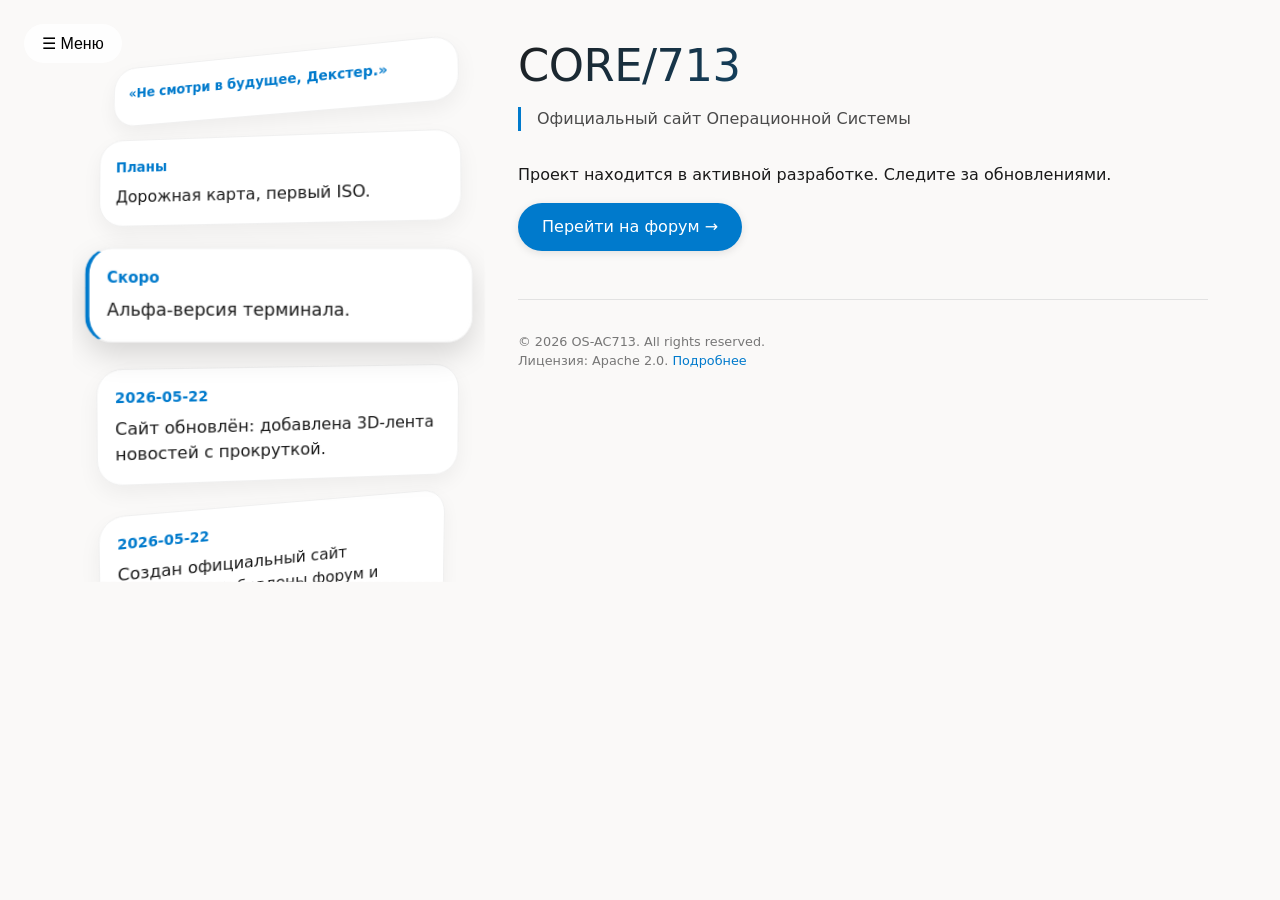
==== index.html @ c0550630 "Update index.html" ====
<!DOCTYPE html>
<html lang="ru">
<head>
    <meta charset="UTF-8">
    <title>CORE/713</title>
    <style>
        * {
            margin: 0;
            padding: 0;
            box-sizing: border-box;
        }

        body {
            background: #faf9f8;
            font-family: 'Inter', 'Segoe UI', system-ui, sans-serif;
            color: #1a1a1a;
            line-height: 1.5;
            overflow-x: hidden;
        }

        .container {
            display: flex;
            max-width: 1200px;
            margin: 2rem auto;
            gap: 2rem;
            padding: 0 2rem;
        }

        /* 3D-КОНТЕЙНЕР ДУГИ */
        .arc-3d {
            flex: 1.2;
            perspective: 800px;
            height: 550px;
            overflow-y: auto;
            overflow-x: visible;
            scrollbar-width: thin;
            border-radius: 20px;
        }

        .arc-3d::-webkit-scrollbar {
            width: 5px;
        }
        .arc-3d::-webkit-scrollbar-track {
            background: #e0e0e0;
            border-radius: 10px;
        }
        .arc-3d::-webkit-scrollbar-thumb {
            background: #007acc;
            border-radius: 10px;
        }

        /* ДУГА: КАРТОЧКИ ВРАЩАЮТСЯ ВОКРУГ ОСИ X И Y */
        .arc-items {
            position: relative;
            width: 100%;
            transform-style: preserve-3d;
            transition: transform 0.05s linear;
            will-change: transform;
        }

        .news-card {
            position: relative;
            width: 85%;
            margin: 1.5rem auto;
            background: white;
            border-radius: 24px;
            padding: 1rem;
            box-shadow: 0 8px 20px rgba(0,0,0,0.05);
            transition: all 0.2s ease;
            border: 1px solid #f0f0f0;
            scroll-snap-align: start;
            transform-origin: center;
            backdrop-filter: blur(2px);
        }

        /* РАЗНАЯ СТЕПЕНЬ ПОВОРОТА ДЛЯ ИЛЛЮЗИИ 3D-ДУГИ */
        .news-card[data-arc="0"] { transform: rotateX(4deg) rotateY(-15deg) translateZ(10px); }
        .news-card[data-arc="1"] { transform: rotateX(2deg) rotateY(-8deg) translateZ(30px); }
        .news-card[data-arc="2"] { transform: rotateX(0deg) rotateY(0deg) translateZ(50px); }
        .news-card[data-arc="3"] { transform: rotateX(-2deg) rotateY(8deg) translateZ(30px); }
        .news-card[data-arc="4"] { transform: rotateX(-4deg) rotateY(15deg) translateZ(10px); }
        .news-card[data-arc="5"] { transform: rotateX(-6deg) rotateY(22deg) translateZ(-10px); }
        .news-card[data-arc="6"] { transform: rotateX(-8deg) rotateY(28deg) translateZ(-30px); }

        /* АКТИВНАЯ КАРТОЧКА (В ЦЕНТРЕ) */
        .news-card.active {
            border-left: 4px solid #007acc;
            transform: scale(1.02) rotateX(0deg) rotateY(0deg) translateZ(60px);
            box-shadow: 0 12px 28px rgba(0,0,0,0.15);
            background: #ffffff;
            z-index: 10;
        }

        .news-date {
            font-weight: bold;
            color: #007acc;
            display: block;
            margin-bottom: 0.5rem;
            font-size: 0.85rem;
        }

        /* ПРАВАЯ КОЛОНКА */
        .main-content {
            flex: 2;
        }

        h1 {
            font-size: 2.8rem;
            font-weight: 500;
            letter-spacing: -0.5px;
            background: linear-gradient(135deg, #1e1e1e, #007acc);
            background-clip: text;
            -webkit-background-clip: text;
            color: transparent;
            margin-bottom: 0.5rem;
        }

        .status {
            font-size: 1rem;
            color: #4a4a4a;
            margin-bottom: 2rem;
            border-left: 3px solid #007acc;
            padding-left: 1rem;
        }

        .forum-button {
            display: inline-block;
            background: #007acc;
            color: white;
            padding: 12px 24px;
            border-radius: 40px;
            text-decoration: none;
            font-weight: 500;
            transition: 0.2s;
            box-shadow: 0 2px 8px rgba(0,0,0,0.1);
            margin: 1rem 0;
        }

        .forum-button:hover {
            transform: translateY(3px);
            box-shadow: 0 4px 12px rgba(0,0,0,0.05);
        }

        hr {
            margin: 2rem 0 1.5rem;
            border: none;
            border-top: 1px solid #e2e2e2;
        }

        footer {
            font-size: 0.8rem;
            color: #777;
            margin-top: 2rem;
        }

        a {
            color: #007acc;
            text-decoration: none;
        }

        a:hover {
            text-decoration: underline;
        }

        /* БОКОВОЕ МЕНЮ */
        .sidebar {
            position: fixed;
            top: 0;
            left: -300px;
            width: 280px;
            height: 100%;
            background: rgba(255, 255, 255, 0.96);
            backdrop-filter: blur(8px);
            border-right: 1px solid rgba(0,0,0,0.05);
            transition: left 0.4s cubic-bezier(0.2, 0.9, 0.4, 1.1);
            z-index: 1000;
            padding: 2rem 1.5rem;
        }

        .sidebar.open {
            left: 0;
        }

        .sidebar h3 {
            font-size: 1.2rem;
            font-weight: 500;
            margin-bottom: 2rem;
            color: #007acc;
        }

        .sidebar nav {
            display: flex;
            flex-direction: column;
            gap: 1.2rem;
        }

        .sidebar a {
            color: #1e1e1e;
            text-decoration: none;
            font-size: 1rem;
            transition: color 0.2s, transform 0.2s;
            display: inline-block;
        }

        .sidebar a:hover {
            color: #007acc;
            transform: translateX(4px);
        }

        .menu-btn {
            position: fixed;
            top: 24px;
            left: 24px;
            background: rgba(255, 255, 255, 0.8);
            backdrop-filter: blur(4px);
            border: none;
            border-radius: 40px;
            padding: 10px 18px;
            font-size: 1rem;
            font-weight: 500;
            cursor: pointer;
            z-index: 1001;
            transition: background 0.2s, box-shadow 0.2s;
        }

        .menu-btn:hover {
            background: #ffffff;
            box-shadow: 0 4px 12px rgba(0,0,0,0.05);
        }

        @media (max-width: 750px) {
            .container {
                flex-direction: column;
            }
        }
    </style>
</head>
<body>

<button class="menu-btn" id="menuBtn">☰ Меню</button>

<div class="sidebar" id="sidebar">
    <h3>Навигация</h3>
    <nav>
        <a href="https://github.com/OS-AC713/os-core-713" target="_blank">Проект</a>
        <a href="https://github.com/OS-AC713/os-core-713/blob/main/Documintation%20Of%20Sy713.txt" target="_blank">Документация</a>
        <a href="https://github.com/OS-AC713/os-core-713/discussions" target="_blank">Форум</a>
        <a href="https://github.com/OS-AC713/os-core-713/discussions/new?category=bug" target="_blank">Пожаловаться на баг</a>
    </nav>
</div>

<div class="container">
    <!-- ЛЕВАЯ КОЛОНКА: 3D-ДУГА НОВОСТЕЙ -->
    <div class="arc-3d" id="arcContainer">
        <div class="arc-items" id="arcItems">
            <div class="news-card" data-arc="0">
                <span class="news-date"> «Не смотри в будущее, Декстер.»</span>
            </div>
            <div class="news-card" data-arc="1">
                <span class="news-date">Планы</span>
                Дорожная карта, первый ISO.
            </div>
            <div class="news-card" data-arc="2">
                <span class="news-date">Скоро</span>
                Альфа-версия терминала.
            </div>
            <div class="news-card" data-arc="3">
                <span class="news-date">2026-05-22</span>
                Сайт обновлён: добавлена 3D-лента новостей с прокруткой.
            </div>
            <div class="news-card" data-arc="4">
                <span class="news-date">2026-05-22</span>
                Создан официальный сайт CORE/713. Добавлены форум и документация.
            </div>
            <div class="news-card" data-arc="5">
                <span class="news-date">2026-05-22</span>
                Проект CORE/713 официально запущен. Лицензия Apache 2.0.
            </div>
            <div class="news-card" data-arc="6">
                <span class="news-date">Архив</span>
                Основан репозиторий. Начало разработки.
            </div>
        </div>
    </div>

    <div class="main-content">
        <h1>CORE/713</h1>
        <div class="status">Официальный сайт Операционной Системы</div>
        <p>Проект находится в активной разработке. Следите за обновлениями.</p>

        <a href="https://github.com/OS-AC713/os-core-713/discussions" class="forum-button" target="_blank">Перейти на форум →</a>

        <hr>

        <footer>
            © 2026 OS-AC713. All rights reserved.<br>
            Лицензия: Apache 2.0. <a href="https://github.com/OS-AC713/os-core-713/blob/main/LICENSE">Подробнее</a>
        </footer>
    </div>
</div>

<script>
    // АКТИВНАЯ КАРТОЧКА В ЦЕНТРЕ (ПРИ ПРОКРУТКЕ)
    const arcContainer = document.getElementById('arcContainer');
    const cards = document.querySelectorAll('.news-card');

    function updateActiveCard() {
        if (!arcContainer) return;
        const containerRect = arcContainer.getBoundingClientRect();
        const containerCenter = containerRect.top + containerRect.height / 2;
        let closest = null;
        let minDist = Infinity;
        cards.forEach(card => {
            const rect = card.getBoundingClientRect();
            const cardCenter = rect.top + rect.height / 2;
            const dist = Math.abs(containerCenter - cardCenter);
            if (dist < minDist) {
                minDist = dist;
                closest = card;
            }
        });
        cards.forEach(c => c.classList.remove('active'));
        if (closest) closest.classList.add('active');
    }

    if (arcContainer) {
        arcContainer.addEventListener('scroll', updateActiveCard);
        window.addEventListener('resize', updateActiveCard);
        updateActiveCard();
    }
</script>

<script>
    // МЕНЮ
    const menuBtn = document.getElementById('menuBtn');
    const sidebar = document.getElementById('sidebar');
    if (menuBtn && sidebar) {
        menuBtn.addEventListener('click', () => {
            sidebar.classList.toggle('open');
        });
        document.addEventListener('click', (e) => {
            if (!sidebar.contains(e.target) && !menuBtn.contains(e.target) && sidebar.classList.contains('open')) {
                sidebar.classList.remove('open');
            }
        });
    }
</script>

</body>
</html>
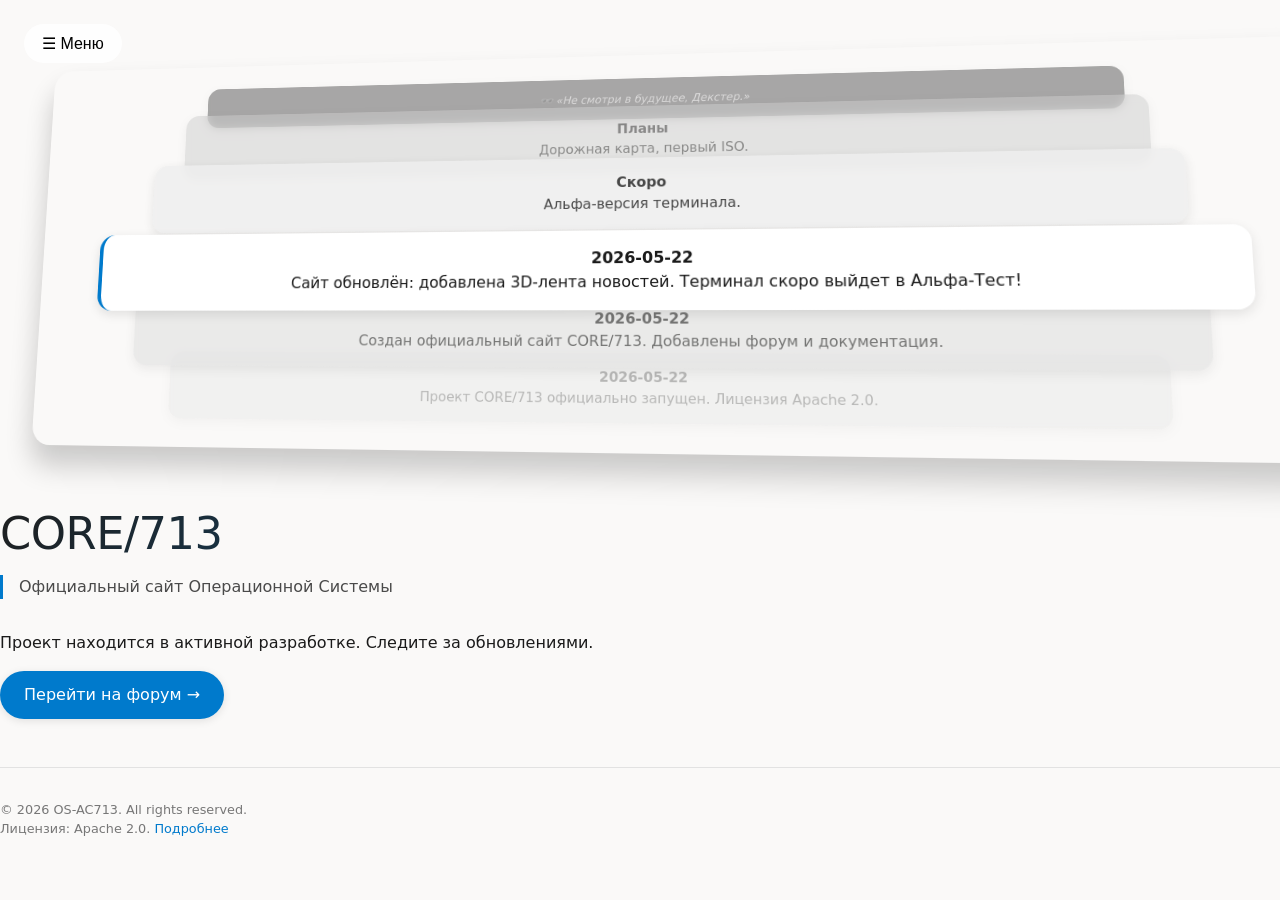
==== commit 94026bb1: "Update index.html" ====
--- a/index.html
+++ b/index.html
@@ -2,7 +2,7 @@
 <html lang="ru">
 <head>
     <meta charset="UTF-8">
-    <title>CORE/713</title>
+    <title>CORE/713 — официальный сайт</title>
     <style>
         * {
             margin: 0;
@@ -16,8 +16,44 @@
             color: #1a1a1a;
             line-height: 1.5;
             overflow-x: hidden;
-        }
-
+            <div class="news-container">
+    <h2>📣 Новости и Планы</h2>
+    
+    <!-- Этот блок будет крутиться независимо от остального сайта -->
+    <div class="news-scroll-box">
+        
+        <div class="news-item">
+            <div class="news-date">2026-05-22</div>
+            <p class="news-text">Сайт обновлён: добавлена 3D-лента новостей.</p>
+        </div>
+
+        <div class="news-item">
+            <div class="news-date">2026-05-22</div>
+            <p class="news-text">Создан официальный сайт CORE/713. Добавлены форум и документация.</p>
+        </div>
+
+        <div class="news-item">
+            <div class="news-date">2026-05-22</div>
+            <p class="news-text">Проект CORE/713 официально запущен. Лицензия Apache 2.0.</p>
+        </div>
+
+        <div class="news-item">
+            <div class="news-date">Скоро</div>
+            <p class="news-text">Альфа-версия терминала.</p>
+        </div>
+
+        <div class="news-item">
+            <div class="news-date">Планы</div>
+            <p class="news-text">Дорожная карта, первый ISO.</p>
+        </div>
+
+    </div>
+</div>
+
+        }
+       }
+
+        /* ДВЕ КОЛОНКИ */
         .container {
             display: flex;
             max-width: 1200px;
@@ -26,84 +62,56 @@
             padding: 0 2rem;
         }
 
-        /* 3D-КОНТЕЙНЕР ДУГИ */
-        .arc-3d {
+        /* ЛЕВАЯ КОЛОНКА — ИЗОГНУТАЯ ЛЕНТА 3D */
+        .news-ribbon {
             flex: 1.2;
             perspective: 800px;
-            height: 550px;
-            overflow-y: auto;
-            overflow-x: visible;
-            scrollbar-width: thin;
+            height: 500px;
+            display: flex;
+            justify-content: center;
+            align-items: center;
+        }
+        .ribbon {
+            width: 100%;
+            height: 400px;
+            position: relative;
+            transform-style: preserve-3d;
+            transform: rotateX(5deg) rotateY(-5deg);
             border-radius: 20px;
-        }
-
-        .arc-3d::-webkit-scrollbar {
-            width: 5px;
-        }
-        .arc-3d::-webkit-scrollbar-track {
-            background: #e0e0e0;
-            border-radius: 10px;
-        }
-        .arc-3d::-webkit-scrollbar-thumb {
-            background: #007acc;
-            border-radius: 10px;
-        }
-
-        /* ДУГА: КАРТОЧКИ ВРАЩАЮТСЯ ВОКРУГ ОСИ X И Y */
-        .arc-items {
-            position: relative;
-            width: 100%;
-            transform-style: preserve-3d;
-            transition: transform 0.05s linear;
-            will-change: transform;
-        }
-
-        .news-card {
-            position: relative;
-            width: 85%;
-            margin: 1.5rem auto;
+            box-shadow: 0 20px 30px rgba(0,0,0,0.2);
+        }
+        .ribbon-item {
+            position: absolute;
+            width: 90%;
+            left: 5%;
             background: white;
-            border-radius: 24px;
             padding: 1rem;
-            box-shadow: 0 8px 20px rgba(0,0,0,0.05);
-            transition: all 0.2s ease;
-            border: 1px solid #f0f0f0;
-            scroll-snap-align: start;
-            transform-origin: center;
-            backdrop-filter: blur(2px);
-        }
-
-        /* РАЗНАЯ СТЕПЕНЬ ПОВОРОТА ДЛЯ ИЛЛЮЗИИ 3D-ДУГИ */
-        .news-card[data-arc="0"] { transform: rotateX(4deg) rotateY(-15deg) translateZ(10px); }
-        .news-card[data-arc="1"] { transform: rotateX(2deg) rotateY(-8deg) translateZ(30px); }
-        .news-card[data-arc="2"] { transform: rotateX(0deg) rotateY(0deg) translateZ(50px); }
-        .news-card[data-arc="3"] { transform: rotateX(-2deg) rotateY(8deg) translateZ(30px); }
-        .news-card[data-arc="4"] { transform: rotateX(-4deg) rotateY(15deg) translateZ(10px); }
-        .news-card[data-arc="5"] { transform: rotateX(-6deg) rotateY(22deg) translateZ(-10px); }
-        .news-card[data-arc="6"] { transform: rotateX(-8deg) rotateY(28deg) translateZ(-30px); }
-
-        /* АКТИВНАЯ КАРТОЧКА (В ЦЕНТРЕ) */
-        .news-card.active {
-            border-left: 4px solid #007acc;
-            transform: scale(1.02) rotateX(0deg) rotateY(0deg) translateZ(60px);
-            box-shadow: 0 12px 28px rgba(0,0,0,0.15);
-            background: #ffffff;
-            z-index: 10;
-        }
-
-        .news-date {
-            font-weight: bold;
-            color: #007acc;
-            display: block;
-            margin-bottom: 0.5rem;
+            border-radius: 16px;
+            box-shadow: 0 4px 12px rgba(0,0,0,0.1);
+            transition: all 0.3s;
+            backdrop-filter: blur(4px);
+            text-align: center;
+        }
+        /* Позиционирование элементов как на изогнутой ленте */
+        .item-0 { bottom: 5%; opacity: 0.3; transform: translateZ(-40px) scale(0.9); background: #ddd; }
+        .item-1 { bottom: 20%; opacity: 0.6; transform: translateZ(-20px) scale(0.95); background: #e0e0e0; }
+        .item-2 { bottom: 35%; opacity: 1; transform: translateZ(0px) scale(1); background: white; border-left: 4px solid #007acc; }
+        .item-3 { bottom: 55%; opacity: 0.8; transform: translateZ(-15px) scale(0.92); background: #eee; }
+        .item-4 { bottom: 70%; opacity: 0.5; transform: translateZ(-30px) scale(0.88); background: #ccc; }
+        .item-5 {
+            bottom: 85%;
+            opacity: 0.4;
+            transform: translateZ(-40px) scale(0.85);
+            background: #2a2a2a;
+            color: #aaa;
+            font-style: italic;
             font-size: 0.85rem;
         }
 
-        /* ПРАВАЯ КОЛОНКА */
+        /* ПРАВАЯ КОЛОНКА (ОСНОВНОЙ КОНТЕНТ) */
         .main-content {
             flex: 2;
         }
-
         h1 {
             font-size: 2.8rem;
             font-weight: 500;
@@ -114,7 +122,6 @@
             color: transparent;
             margin-bottom: 0.5rem;
         }
-
         .status {
             font-size: 1rem;
             color: #4a4a4a;
@@ -122,7 +129,6 @@
             border-left: 3px solid #007acc;
             padding-left: 1rem;
         }
-
         .forum-button {
             display: inline-block;
             background: #007acc;
@@ -131,35 +137,55 @@
             border-radius: 40px;
             text-decoration: none;
             font-weight: 500;
-            transition: 0.2s;
+            transition: transform 0.1s ease, box-shadow 0.2s;
             box-shadow: 0 2px 8px rgba(0,0,0,0.1);
             margin: 1rem 0;
         }
-
         .forum-button:hover {
             transform: translateY(3px);
             box-shadow: 0 4px 12px rgba(0,0,0,0.05);
         }
-
         hr {
             margin: 2rem 0 1.5rem;
             border: none;
             border-top: 1px solid #e2e2e2;
         }
-
         footer {
             font-size: 0.8rem;
             color: #777;
             margin-top: 2rem;
         }
-
         a {
             color: #007acc;
             text-decoration: none;
         }
-
         a:hover {
             text-decoration: underline;
+        }
+
+        /* АДАПТАЦИЯ ДЛЯ МОБИЛЬНЫХ (лента становится списком) */
+        @media (max-width: 750px) {
+            .container {
+                flex-direction: column;
+            }
+            .news-ribbon {
+                height: auto;
+                perspective: none;
+            }
+            .ribbon {
+                transform: none;
+                height: auto;
+                display: flex;
+                flex-direction: column;
+                gap: 1rem;
+            }
+            .ribbon-item {
+                position: static;
+                opacity: 1 !important;
+                transform: none !important;
+                width: 100%;
+                margin-bottom: 1rem;
+            }
         }
 
         /* БОКОВОЕ МЕНЮ */
@@ -176,24 +202,20 @@
             z-index: 1000;
             padding: 2rem 1.5rem;
         }
-
         .sidebar.open {
             left: 0;
         }
-
         .sidebar h3 {
             font-size: 1.2rem;
             font-weight: 500;
             margin-bottom: 2rem;
             color: #007acc;
         }
-
         .sidebar nav {
             display: flex;
             flex-direction: column;
             gap: 1.2rem;
         }
-
         .sidebar a {
             color: #1e1e1e;
             text-decoration: none;
@@ -201,17 +223,15 @@
             transition: color 0.2s, transform 0.2s;
             display: inline-block;
         }
-
         .sidebar a:hover {
             color: #007acc;
             transform: translateX(4px);
         }
-
         .menu-btn {
             position: fixed;
             top: 24px;
             left: 24px;
-            background: rgba(255, 255, 255, 0.8);
+            background: rgba(255,255,255,0.8);
             backdrop-filter: blur(4px);
             border: none;
             border-radius: 40px;
@@ -222,129 +242,91 @@
             z-index: 1001;
             transition: background 0.2s, box-shadow 0.2s;
         }
-
         .menu-btn:hover {
             background: #ffffff;
             box-shadow: 0 4px 12px rgba(0,0,0,0.05);
         }
-
-        @media (max-width: 750px) {
-            .container {
-                flex-direction: column;
-            }
-        }
     </style>
 </head>
 <body>
 
-<button class="menu-btn" id="menuBtn">☰ Меню</button>
-
-<div class="sidebar" id="sidebar">
-    <h3>Навигация</h3>
-    <nav>
-        <a href="https://github.com/OS-AC713/os-core-713" target="_blank">Проект</a>
-        <a href="https://github.com/OS-AC713/os-core-713/blob/main/Documintation%20Of%20Sy713.txt" target="_blank">Документация</a>
-        <a href="https://github.com/OS-AC713/os-core-713/discussions" target="_blank">Форум</a>
-        <a href="https://github.com/OS-AC713/os-core-713/discussions/new?category=bug" target="_blank">Пожаловаться на баг</a>
-    </nav>
-</div>
-
-<div class="container">
-    <!-- ЛЕВАЯ КОЛОНКА: 3D-ДУГА НОВОСТЕЙ -->
-    <div class="arc-3d" id="arcContainer">
-        <div class="arc-items" id="arcItems">
-            <div class="news-card" data-arc="0">
-                <span class="news-date"> «Не смотри в будущее, Декстер.»</span>
+    <button class="menu-btn" id="menuBtn">☰ Меню</button>
+
+    <div class="sidebar" id="sidebar">
+        <h3>Навигация</h3>
+        <nav>
+            <a href="https://github.com/OS-AC713/os-core-713" target="_blank">Проект</a>
+            <a href="https://github.com/OS-AC713/os-core-713/blob/main/Documintation%20Of%20Sy713.txt" target="_blank">Документация</a>
+            <a href="https://github.com/OS-AC713/os-core-713/discussions" target="_blank">Форум</a>
+            <a href="https://github.com/OS-AC713/os-core-713/discussions/new?category=bug" target="_blank">Пожаловаться на баг</a>
+        </nav>
+    </div>
+
+    <div class="container">
+        <!-- ЛЕВАЯ КОЛОНКА: ИЗОГНУТАЯ ЛЕНТА НОВОСТЕЙ -->
+        <div class="news-ribbon">
+            <div class="ribbon">
+                <!-- Самая новая (активная) новость — по центру, яркая -->
+                <div class="ribbon-item item-2">
+                    <strong> 2026-05-22</strong><br>
+                    Сайт обновлён: добавлена 3D-лента новостей.
+                    Терминал скоро выйдет в Альфа-Тест!
+                </div>
+                <!-- Прошлые новости (уходят вниз и темнеют) -->
+                <div class="ribbon-item item-1">
+                    <strong>2026-05-22</strong><br>
+                    Создан официальный сайт CORE/713. Добавлены форум и документация.
+                </div>
+                <div class="ribbon-item item-0">
+                    <strong>2026-05-22</strong><br>
+                    Проект CORE/713 официально запущен. Лицензия Apache 2.0.
+                </div>
+                <!-- Будущие новости (уходят вверх — тут их нет, вместо них мем) -->
+                <div class="ribbon-item item-3">
+                    <strong>Скоро</strong><br>
+                    Альфа-версия терминала.
+                </div>
+                <div class="ribbon-item item-4">
+                    <strong>Планы</strong><br>
+                    Дорожная карта, первый ISO.
+                </div>
+                <!-- Мем на верхней стороне (затемнённый) -->
+                <div class="ribbon-item item-5">
+                    🕶️ «Не смотри в будущее, Декстер.»
+                </div>
             </div>
-            <div class="news-card" data-arc="1">
-                <span class="news-date">Планы</span>
-                Дорожная карта, первый ISO.
-            </div>
-            <div class="news-card" data-arc="2">
-                <span class="news-date">Скоро</span>
-                Альфа-версия терминала.
-            </div>
-            <div class="news-card" data-arc="3">
-                <span class="news-date">2026-05-22</span>
-                Сайт обновлён: добавлена 3D-лента новостей с прокруткой.
-            </div>
-            <div class="news-card" data-arc="4">
-                <span class="news-date">2026-05-22</span>
-                Создан официальный сайт CORE/713. Добавлены форум и документация.
-            </div>
-            <div class="news-card" data-arc="5">
-                <span class="news-date">2026-05-22</span>
-                Проект CORE/713 официально запущен. Лицензия Apache 2.0.
-            </div>
-            <div class="news-card" data-arc="6">
-                <span class="news-date">Архив</span>
-                Основан репозиторий. Начало разработки.
-            </div>
+        </div>
+
+        <!-- ПРАВАЯ КОЛОНКА: ОСНОВНОЙ КОНТЕНТ -->
+        <div class="main-content">
+            <h1>CORE/713</h1>
+            <div class="status">Официальный сайт Операционной Системы</div>
+            <p>Проект находится в активной разработке. Следите за обновлениями.</p>
+
+            <a href="https://github.com/OS-AC713/os-core-713/discussions" class="forum-button" target="_blank">Перейти на форум →</a>
+
+            <hr>
+
+            <footer>
+                © 2026 OS-AC713. All rights reserved.<br>
+                Лицензия: Apache 2.0. <a href="https://github.com/OS-AC713/os-core-713/blob/main/LICENSE">Подробнее</a>
+            </footer>
         </div>
     </div>
 
-    <div class="main-content">
-        <h1>CORE/713</h1>
-        <div class="status">Официальный сайт Операционной Системы</div>
-        <p>Проект находится в активной разработке. Следите за обновлениями.</p>
-
-        <a href="https://github.com/OS-AC713/os-core-713/discussions" class="forum-button" target="_blank">Перейти на форум →</a>
-
-        <hr>
-
-        <footer>
-            © 2026 OS-AC713. All rights reserved.<br>
-            Лицензия: Apache 2.0. <a href="https://github.com/OS-AC713/os-core-713/blob/main/LICENSE">Подробнее</a>
-        </footer>
-    </div>
-</div>
-
-<script>
-    // АКТИВНАЯ КАРТОЧКА В ЦЕНТРЕ (ПРИ ПРОКРУТКЕ)
-    const arcContainer = document.getElementById('arcContainer');
-    const cards = document.querySelectorAll('.news-card');
-
-    function updateActiveCard() {
-        if (!arcContainer) return;
-        const containerRect = arcContainer.getBoundingClientRect();
-        const containerCenter = containerRect.top + containerRect.height / 2;
-        let closest = null;
-        let minDist = Infinity;
-        cards.forEach(card => {
-            const rect = card.getBoundingClientRect();
-            const cardCenter = rect.top + rect.height / 2;
-            const dist = Math.abs(containerCenter - cardCenter);
-            if (dist < minDist) {
-                minDist = dist;
-                closest = card;
-            }
-        });
-        cards.forEach(c => c.classList.remove('active'));
-        if (closest) closest.classList.add('active');
-    }
-
-    if (arcContainer) {
-        arcContainer.addEventListener('scroll', updateActiveCard);
-        window.addEventListener('resize', updateActiveCard);
-        updateActiveCard();
-    }
-</script>
-
-<script>
-    // МЕНЮ
-    const menuBtn = document.getElementById('menuBtn');
-    const sidebar = document.getElementById('sidebar');
-    if (menuBtn && sidebar) {
+    <script>
+        const menuBtn = document.getElementById('menuBtn');
+        const sidebar = document.getElementById('sidebar');
+
         menuBtn.addEventListener('click', () => {
             sidebar.classList.toggle('open');
         });
-        document.addEventListener('click', (e) => {
-            if (!sidebar.contains(e.target) && !menuBtn.contains(e.target) && sidebar.classList.contains('open')) {
+
+        document.addEventListener('click', (event) => {
+            if (!sidebar.contains(event.target) && !menuBtn.contains(event.target)) {
                 sidebar.classList.remove('open');
             }
         });
-    }
-</script>
-
+    </script>
 </body>
 </html>
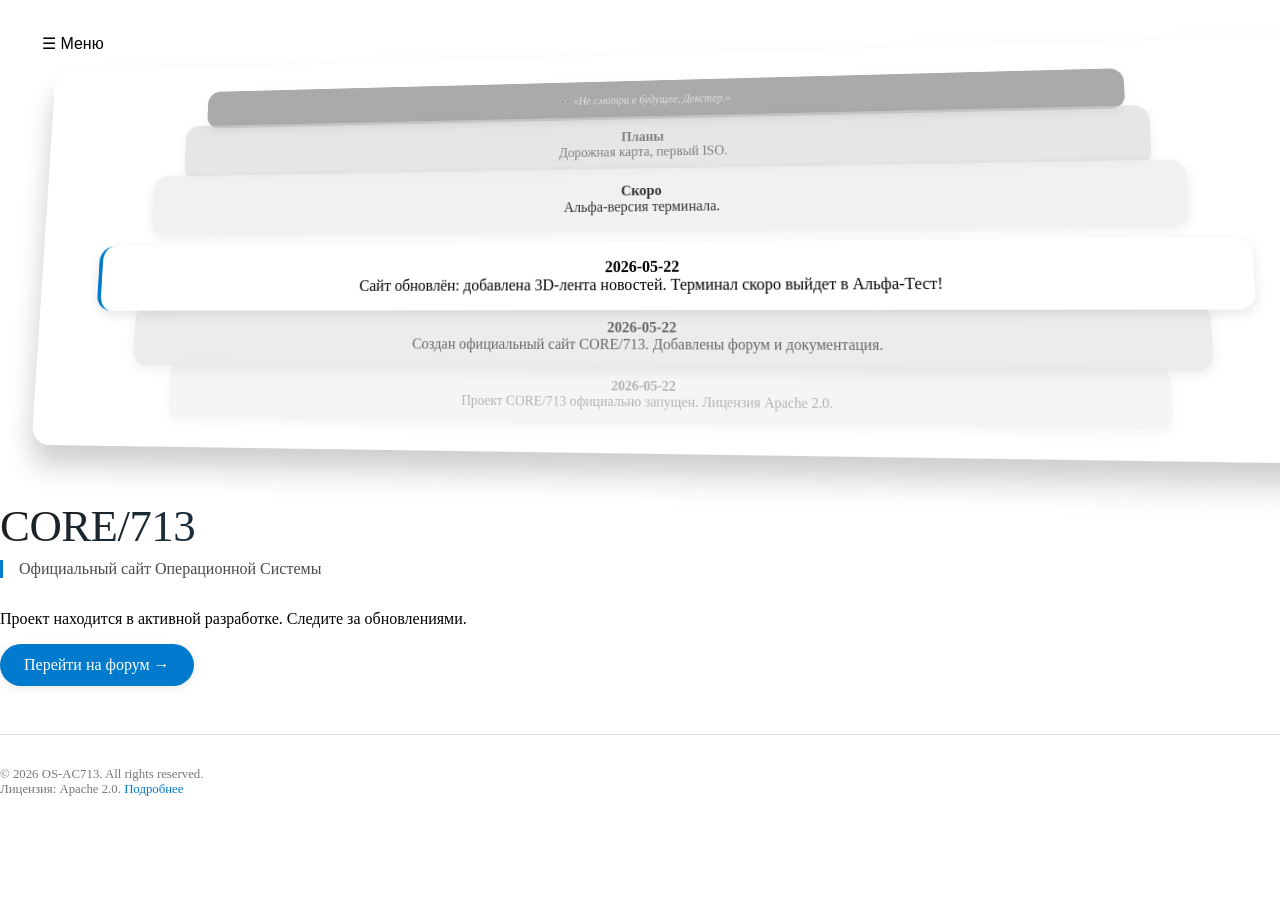
==== commit 5635bb65: "Update index.html" ====
--- a/index.html
+++ b/index.html
@@ -10,6 +10,50 @@
             box-sizing: border-box;
         }
 
+
+
+
+
+
+<label class="theme-switch">
+    <input type="checkbox" id="theme-toggle">
+    <span class="slider"></span>
+</label>
+
+
+
+
+        /* Тёмная тема */
+body.dark {
+    background: #1a1a1a;
+    color: #e0e0e0;
+}
+body.dark .news,
+body.dark .main-content {
+    background: #2a2a2a;
+    border-color: #444;
+}
+/* Кнопка-переключатель (стилизуй как хочешь) */
+.theme-switch {
+    position: fixed;
+    top: 20px;
+    right: 20px;
+}
+
+        const toggle = document.getElementById('theme-toggle');
+const currentTheme = localStorage.getItem('theme');
+
+if (currentTheme === 'dark') document.body.classList.add('dark');
+toggle.addEventListener('change', (e) => {
+    if (e.target.checked) {
+        document.body.classList.add('dark');
+        localStorage.setItem('theme', 'dark');
+    } else {
+        document.body.classList.remove('dark');
+        localStorage.setItem('theme', 'light');
+    }
+});
+        
         body {
             background: #faf9f8;
             font-family: 'Inter', 'Segoe UI', system-ui, sans-serif;
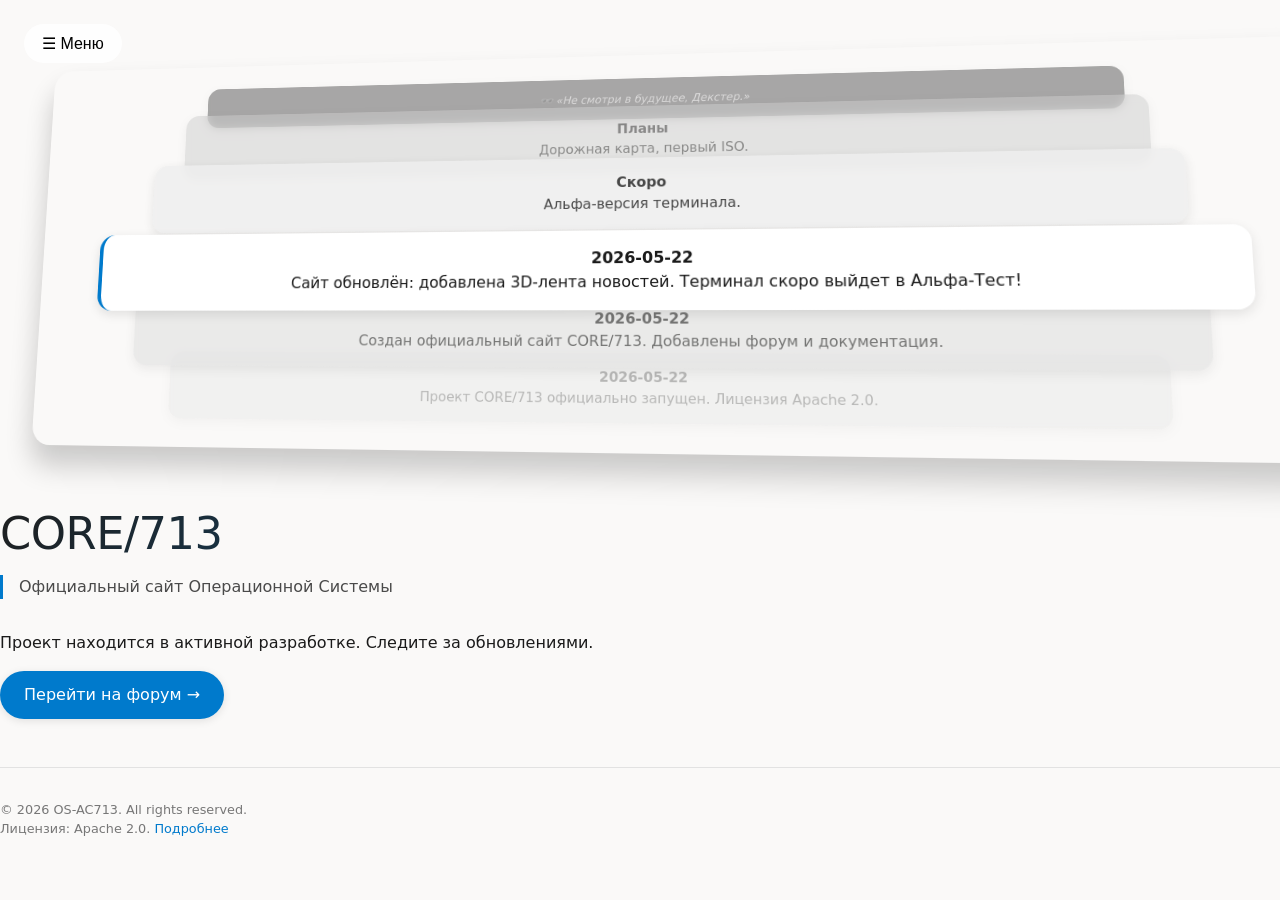
==== commit c298b5e8: "Update index.html" ====
--- a/index.html
+++ b/index.html
@@ -10,50 +10,6 @@
             box-sizing: border-box;
         }
 
-
-
-
-
-
-<label class="theme-switch">
-    <input type="checkbox" id="theme-toggle">
-    <span class="slider"></span>
-</label>
-
-
-
-
-        /* Тёмная тема */
-body.dark {
-    background: #1a1a1a;
-    color: #e0e0e0;
-}
-body.dark .news,
-body.dark .main-content {
-    background: #2a2a2a;
-    border-color: #444;
-}
-/* Кнопка-переключатель (стилизуй как хочешь) */
-.theme-switch {
-    position: fixed;
-    top: 20px;
-    right: 20px;
-}
-
-        const toggle = document.getElementById('theme-toggle');
-const currentTheme = localStorage.getItem('theme');
-
-if (currentTheme === 'dark') document.body.classList.add('dark');
-toggle.addEventListener('change', (e) => {
-    if (e.target.checked) {
-        document.body.classList.add('dark');
-        localStorage.setItem('theme', 'dark');
-    } else {
-        document.body.classList.remove('dark');
-        localStorage.setItem('theme', 'light');
-    }
-});
-        
         body {
             background: #faf9f8;
             font-family: 'Inter', 'Segoe UI', system-ui, sans-serif;
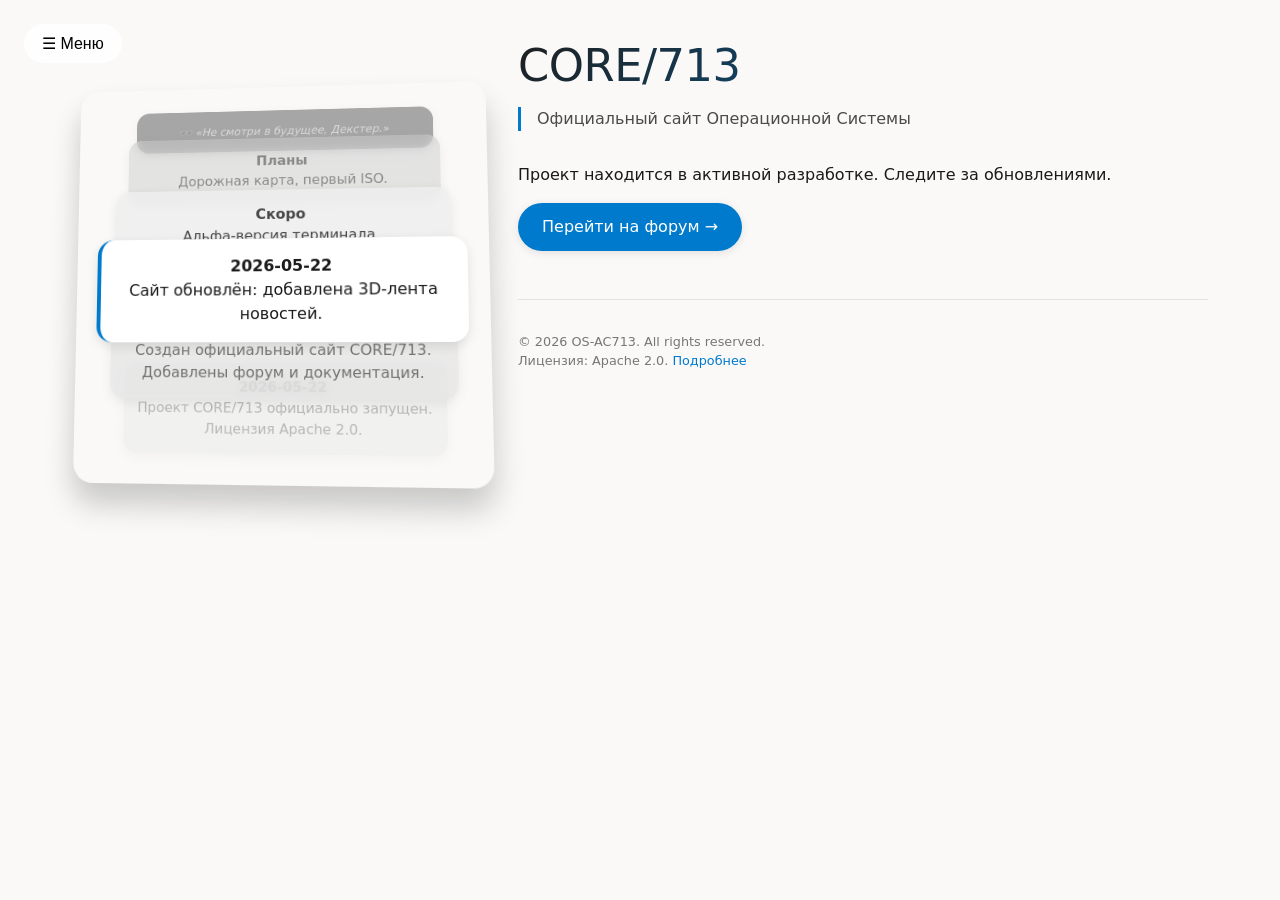
==== commit 368d8e36: "Update index.html" ====
--- a/index.html
+++ b/index.html
@@ -51,7 +51,6 @@
 </div>
 
         }
-       }
 
         /* ДВЕ КОЛОНКИ */
         .container {
@@ -270,7 +269,6 @@
                 <div class="ribbon-item item-2">
                     <strong> 2026-05-22</strong><br>
                     Сайт обновлён: добавлена 3D-лента новостей.
-                    Терминал скоро выйдет в Альфа-Тест!
                 </div>
                 <!-- Прошлые новости (уходят вниз и темнеют) -->
                 <div class="ribbon-item item-1">
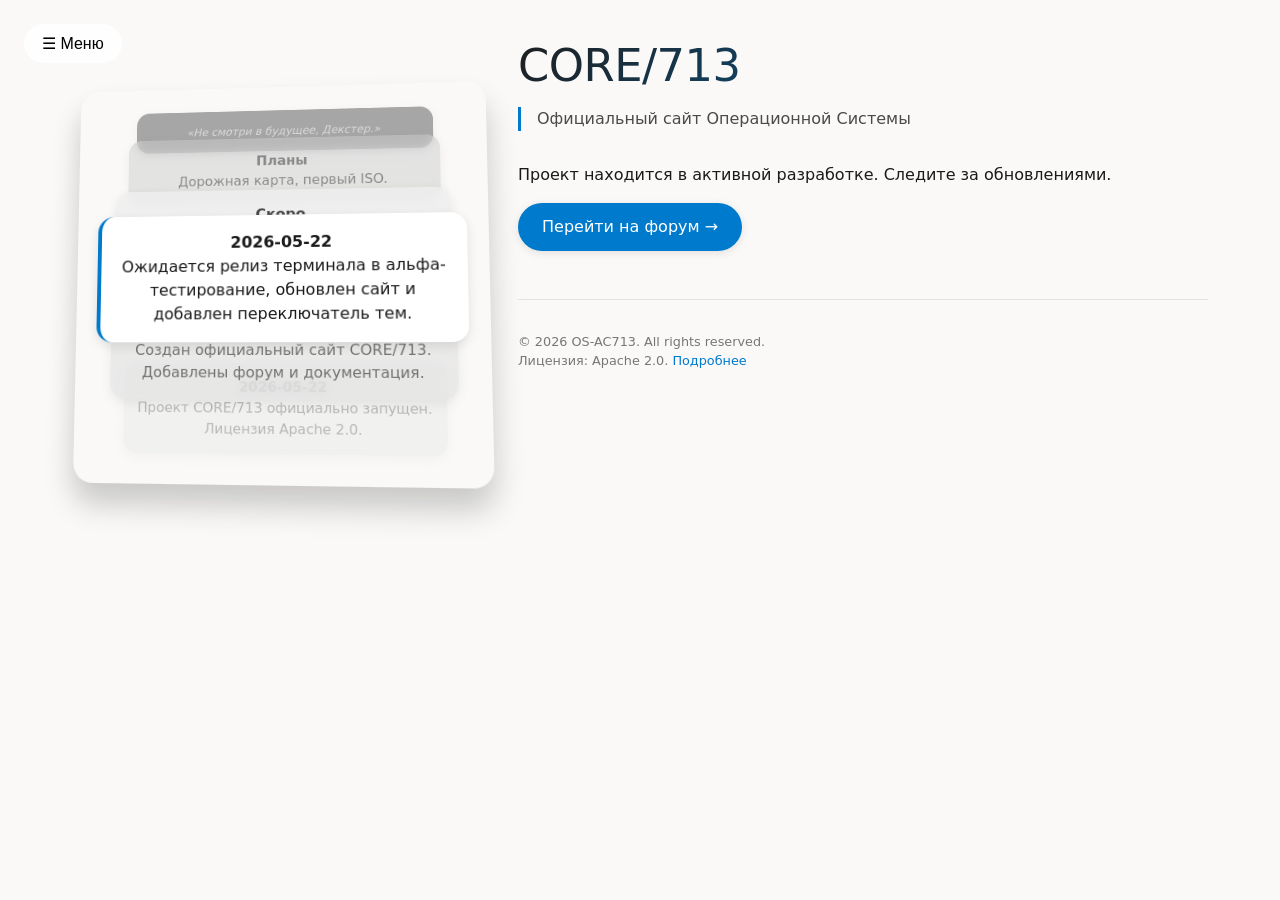
==== commit 98995d5f: "index.html Only new news" ====
--- a/index.html
+++ b/index.html
@@ -162,6 +162,59 @@
             text-decoration: underline;
         }
 
+        /* Тёмная тема */
+        body.dark {
+            background: #121212;
+            color: #ddd;
+        }
+        body.dark .ribbon-item {
+            background: #2a2a2a;
+            color: #ccc;
+        }
+        body.dark .item-2 {
+            background: #1e1e1e;
+            color: white;
+            border-left-color: #66b0ff;
+        }
+        body.dark h1 {
+            background: linear-gradient(135deg, #ffffff, #66b0ff);
+            background-clip: text;
+            -webkit-background-clip: text;
+            color: transparent;
+        }
+        body.dark .status {
+            color: #aaa;
+            border-left-color: #66b0ff;
+        }
+        body.dark .forum-button {
+            background: #0f5b9c;
+        }
+        body.dark .sidebar {
+            background: #1e1e1e;
+            border-right-color: #333;
+        }
+        body.dark .sidebar a {
+            color: #ddd;
+        }
+        body.dark .menu-btn {
+            background: #2c2c2c;
+            color: white;
+        }
+        body.dark footer,
+        body.dark hr {
+            border-color: #333;
+        }
+        body.dark .item-0,
+        body.dark .item-1,
+        body.dark .item-3,
+        body.dark .item-4 {
+            background: #2a2a2a;
+        }
+        body.dark .item-5 {
+            background: #1a1a1a;
+            color: #777;
+        }
+
         /* АДАПТАЦИЯ ДЛЯ МОБИЛЬНЫХ (лента становится списком) */
         @media (max-width: 750px) {
             .container {
@@ -257,6 +310,7 @@
             <a href="https://github.com/OS-AC713/os-core-713" target="_blank">Проект</a>
             <a href="https://github.com/OS-AC713/os-core-713/blob/main/Documintation%20Of%20Sy713.txt" target="_blank">Документация</a>
             <a href="https://github.com/OS-AC713/os-core-713/discussions" target="_blank">Форум</a>
+            <a href="#" id="theme-toggle-link">Переключить тему</a>
             <a href="https://github.com/OS-AC713/os-core-713/discussions/new?category=bug" target="_blank">Пожаловаться на баг</a>
         </nav>
     </div>
@@ -268,7 +322,7 @@
                 <!-- Самая новая (активная) новость — по центру, яркая -->
                 <div class="ribbon-item item-2">
                     <strong> 2026-05-22</strong><br>
-                    Сайт обновлён: добавлена 3D-лента новостей.
+                    Ожидается релиз терминала в альфа-тестирование, обновлен сайт и добавлен переключатель тем.
                 </div>
                 <!-- Прошлые новости (уходят вниз и темнеют) -->
                 <div class="ribbon-item item-1">
@@ -290,7 +344,7 @@
                 </div>
                 <!-- Мем на верхней стороне (затемнённый) -->
                 <div class="ribbon-item item-5">
-                    🕶️ «Не смотри в будущее, Декстер.»
+                    «Не смотри в будущее, Декстер.»
                 </div>
             </div>
         </div>
@@ -325,6 +379,19 @@
                 sidebar.classList.remove('open');
             }
         });
+
+        // Переключение темы
+        const themeLink = document.getElementById('theme-toggle-link');
+        if (themeLink) {
+            themeLink.addEventListener('click', (e) => {
+                e.preventDefault();
+                document.body.classList.toggle('dark');
+                localStorage.setItem('theme', document.body.classList.contains('dark') ? 'dark' : 'light');
+            });
+        }
+        if (localStorage.getItem('theme') === 'dark') {
+            document.body.classList.add('dark');
+        }
     </script>
 </body>
 </html>
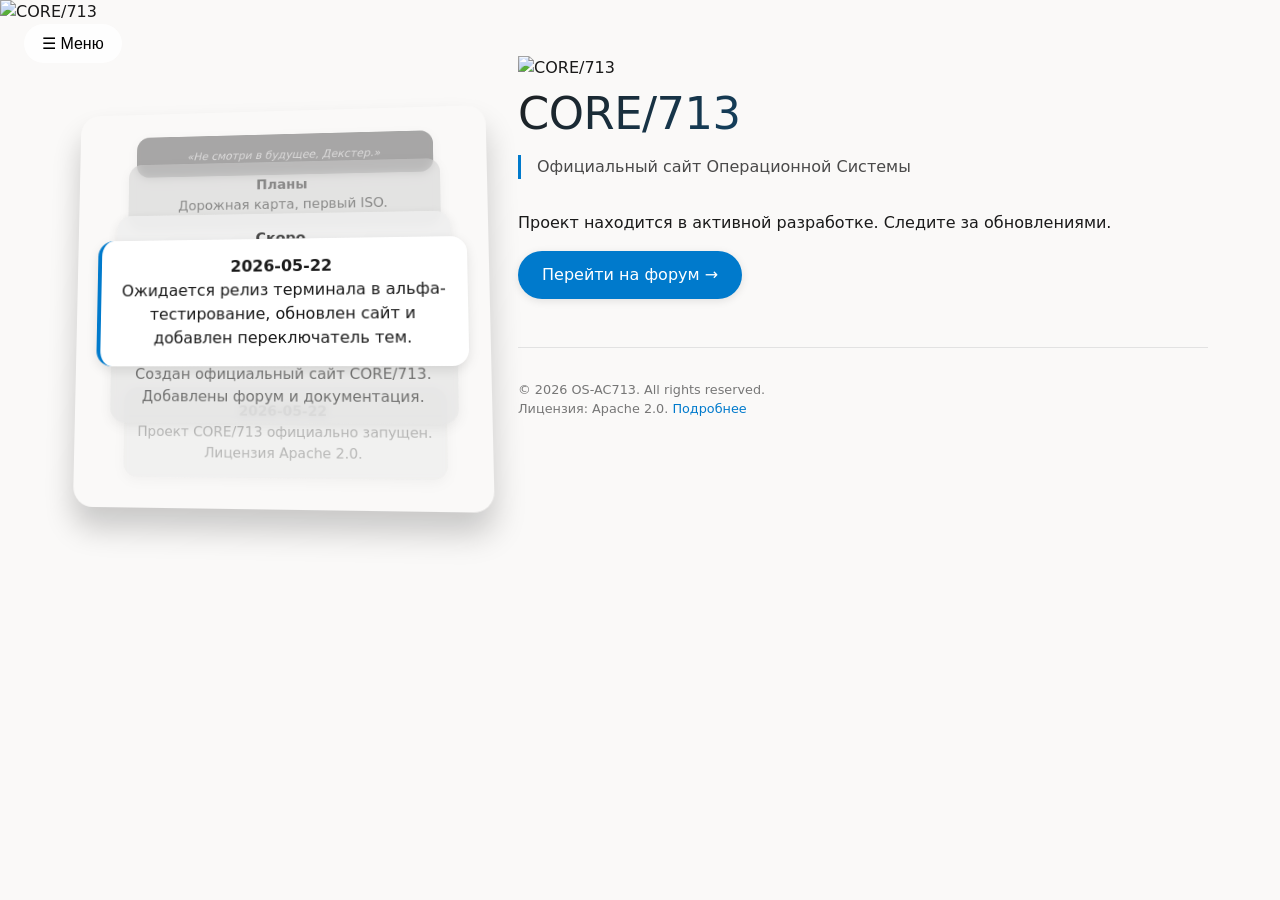
==== commit 8da51257: "index.html Add logo" ====
--- a/index.html
+++ b/index.html
@@ -297,13 +297,43 @@
         .menu-btn:hover {
             background: #ffffff;
             box-shadow: 0 4px 12px rgba(0,0,0,0.05);
+            /* ЛОГОТИП НАД ЗАГОЛОВКОМ */
+.logo-wrapper {
+    text-align: center;
+    margin-bottom: 0.5rem;
+}
+
+.rotating-logo {
+    width: 80px;
+    height: auto;
+    animation: spinOnce 5s ease-out forwards;
+    display: inline-block;
+}
+
+@keyframes spinOnce {
+    0% { transform: rotate(0deg); }
+    100% { transform: rotate(360deg); }
+}
+
+/* Если хочешь вращение при наведении — раскомментируй:
+.rotating-logo:hover {
+    animation: spinOnce 0.8s ease-out;
+}
+*/
+
+/* Адаптация для мобильных */
+@media (max-width: 750px) {
+    .rotating-logo {
+        width: 60px;
+    }
+}
         }
     </style>
 </head>
 <body>
 
     <button class="menu-btn" id="menuBtn">☰ Меню</button>
-
+    <img src="logo.png" alt="CORE/713" class="logo-img">
     <div class="sidebar" id="sidebar">
         <h3>Навигация</h3>
         <nav>
@@ -351,7 +381,11 @@
 
         <!-- ПРАВАЯ КОЛОНКА: ОСНОВНОЙ КОНТЕНТ -->
         <div class="main-content">
-            <h1>CORE/713</h1>
+            <div class="logo-wrapper">
+    <img src="logo.png" alt="CORE/713" class="rotating-logo">
+</div>
+<h1>CORE/713</h1>
+            
             <div class="status">Официальный сайт Операционной Системы</div>
             <p>Проект находится в активной разработке. Следите за обновлениями.</p>
 
